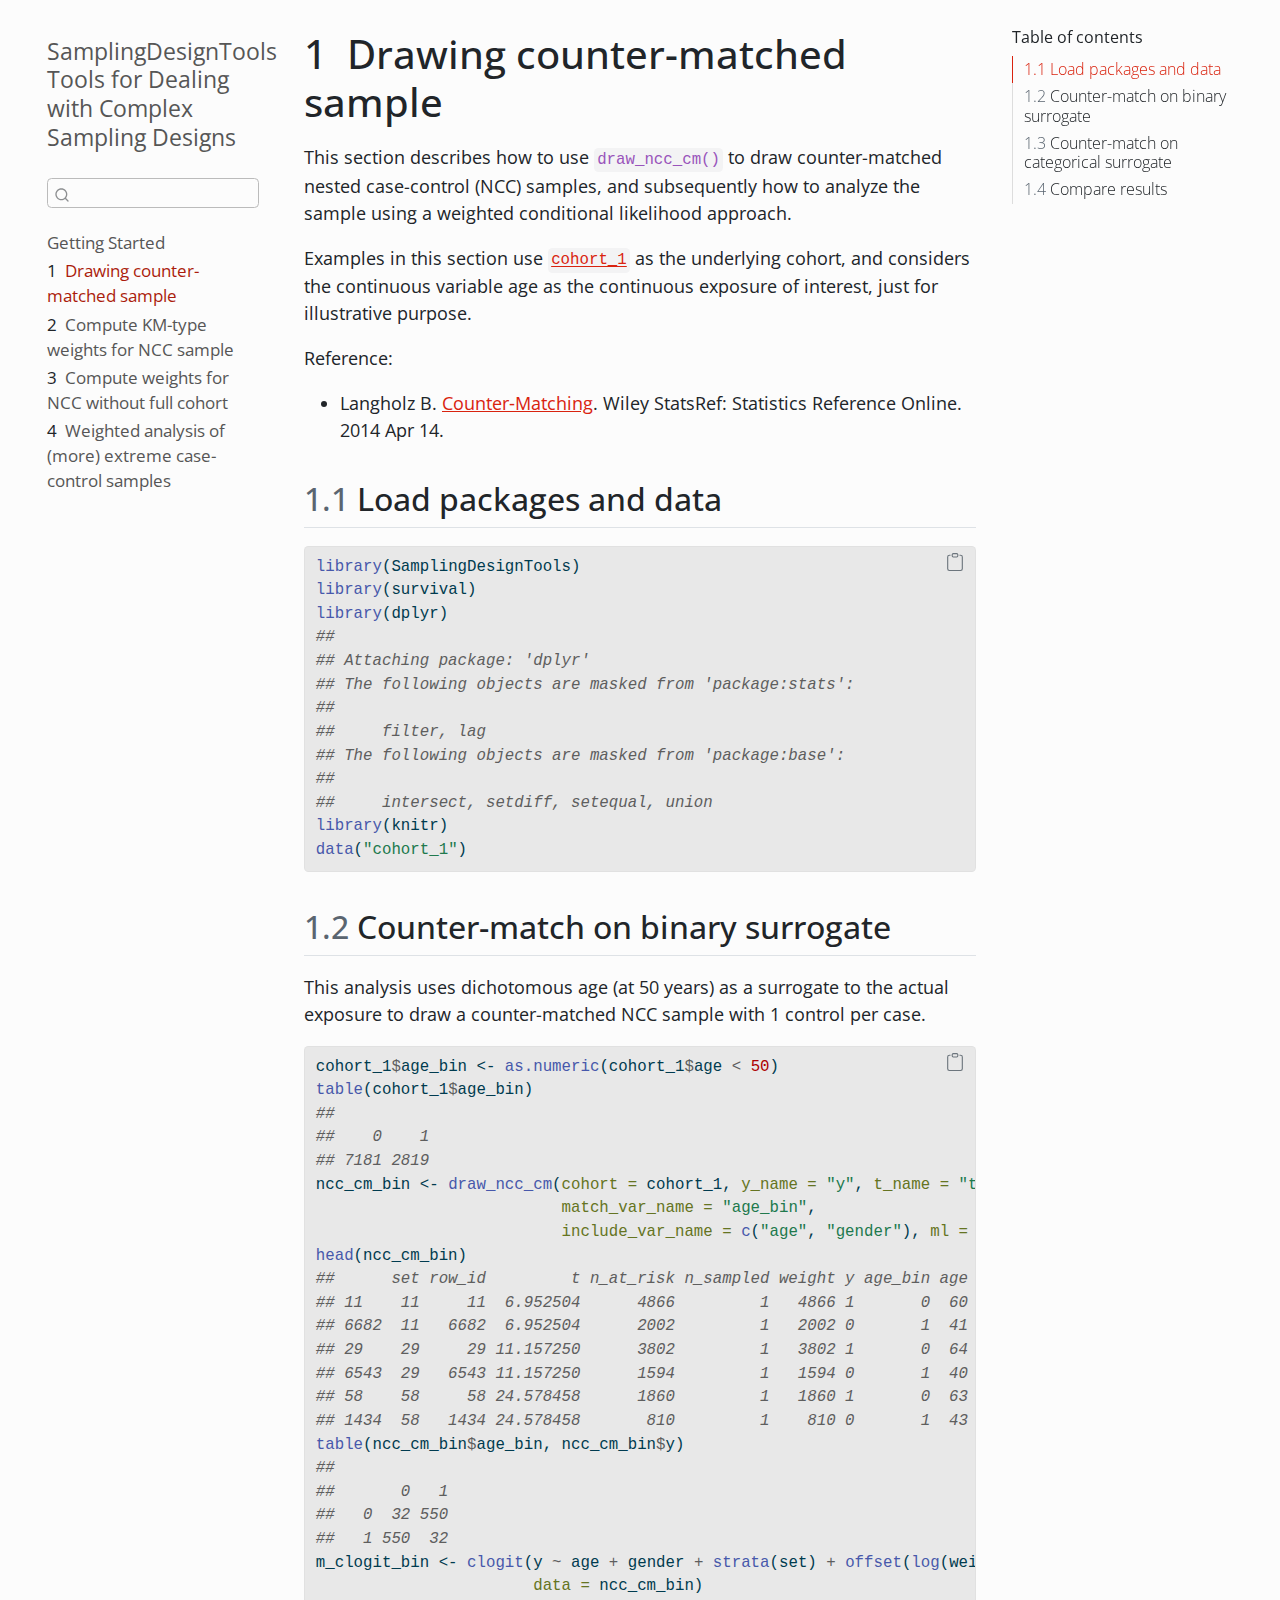
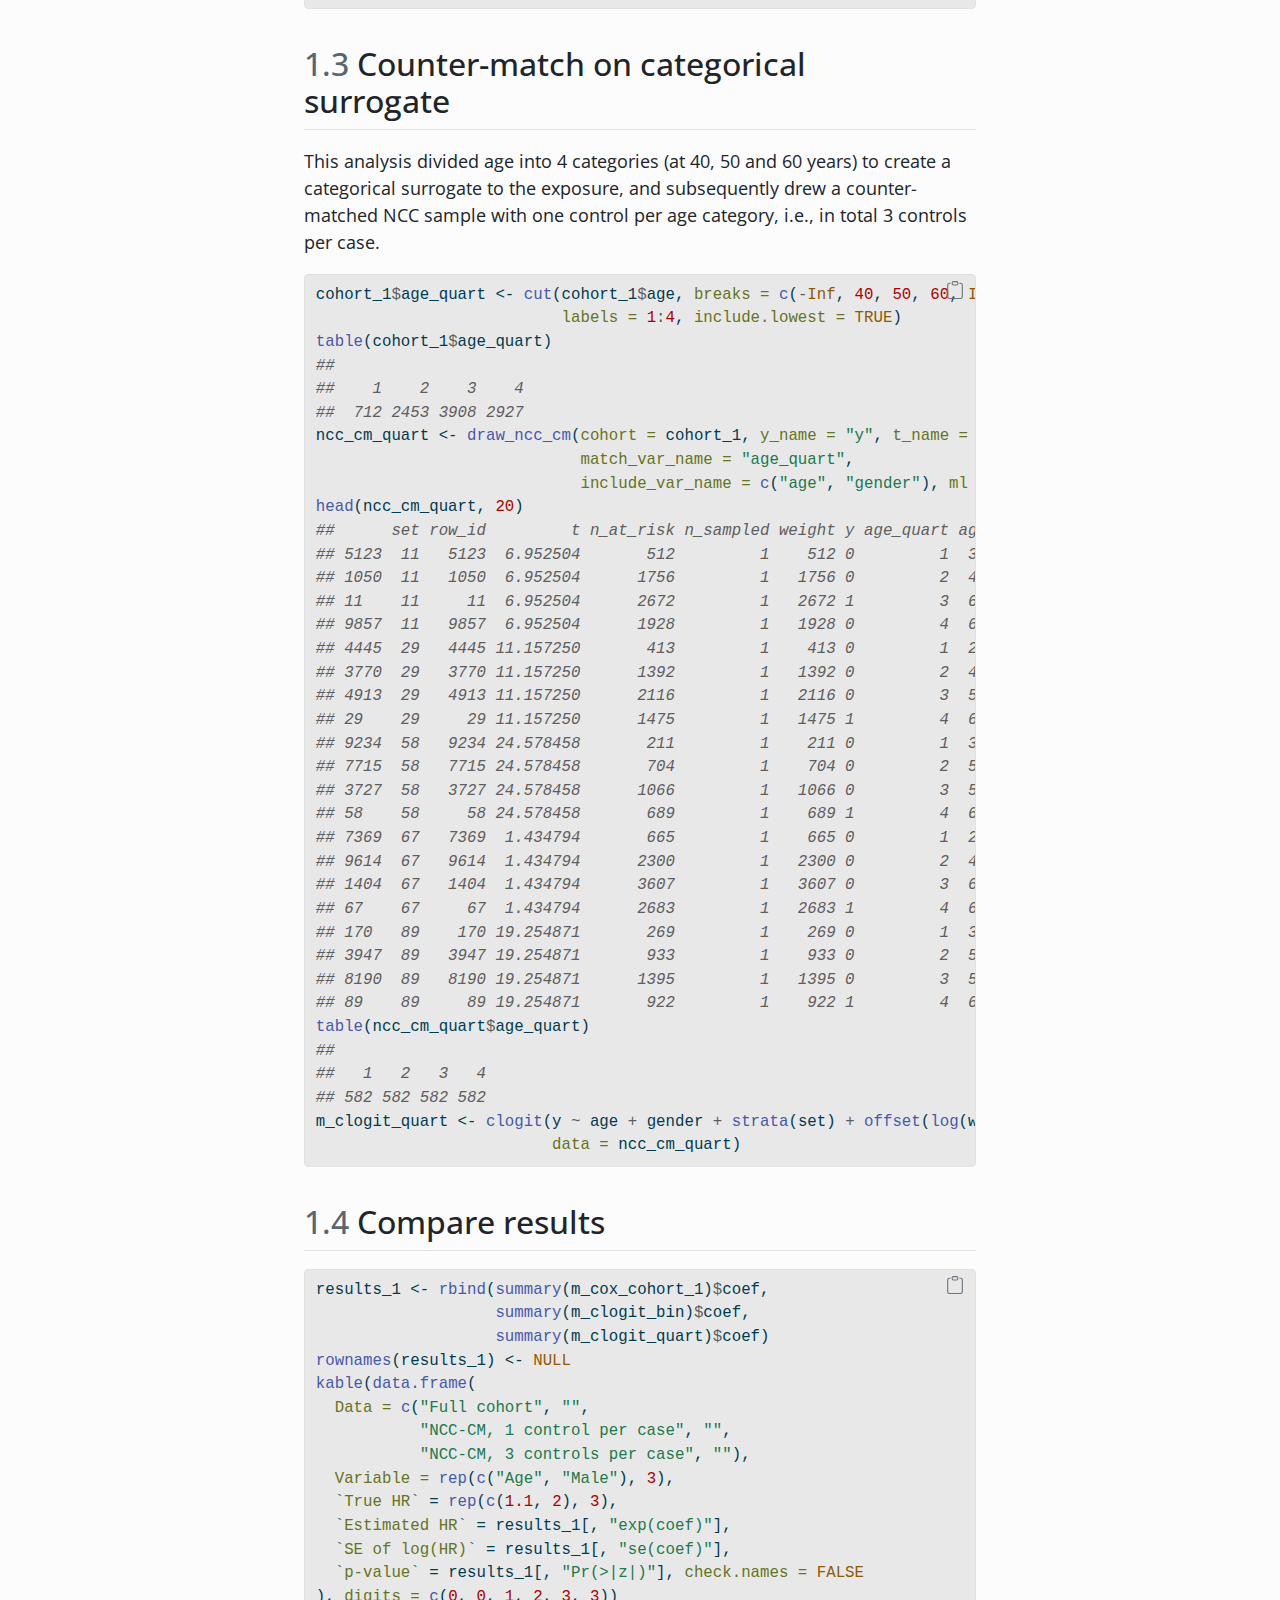
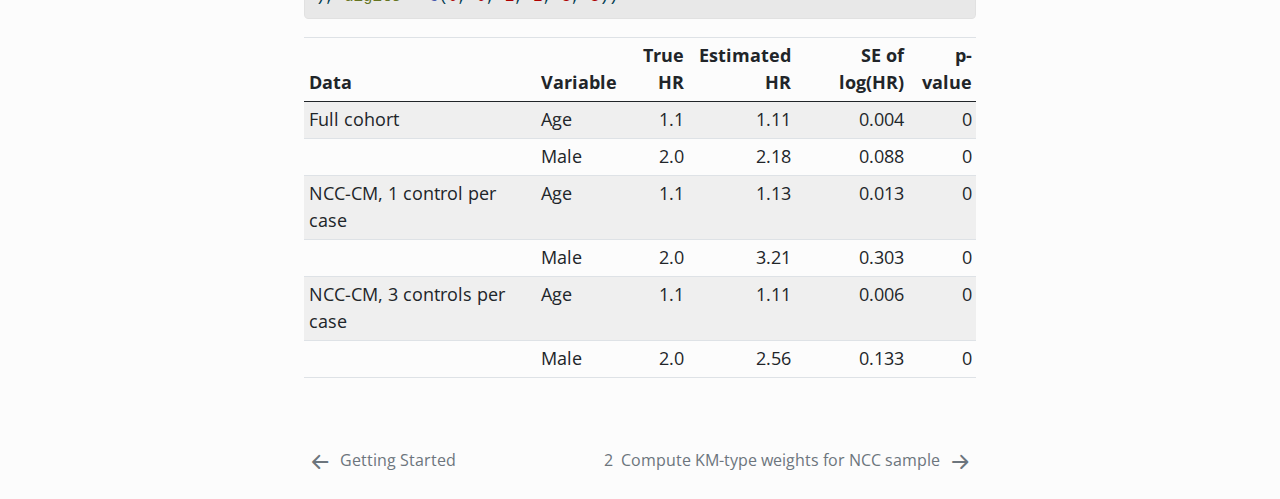
==== counter_match.html @ 495dc131 "Add files via upload" ====
<!DOCTYPE html>
<html xmlns="http://www.w3.org/1999/xhtml" lang="en" xml:lang="en"><head>

<meta charset="utf-8">
<meta name="generator" content="quarto-0.9.594">

<meta name="viewport" content="width=device-width, initial-scale=1.0, user-scalable=yes">


<title>SamplingDesignTools: Tools for Dealing with Complex Sampling Designs - 1&nbsp; Drawing counter-matched sample</title>
<style>
code{white-space: pre-wrap;}
span.smallcaps{font-variant: small-caps;}
span.underline{text-decoration: underline;}
div.column{display: inline-block; vertical-align: top; width: 50%;}
div.hanging-indent{margin-left: 1.5em; text-indent: -1.5em;}
ul.task-list{list-style: none;}
pre > code.sourceCode { white-space: pre; position: relative; }
pre > code.sourceCode > span { display: inline-block; line-height: 1.25; }
pre > code.sourceCode > span:empty { height: 1.2em; }
.sourceCode { overflow: visible; }
code.sourceCode > span { color: inherit; text-decoration: inherit; }
div.sourceCode { margin: 1em 0; }
pre.sourceCode { margin: 0; }
@media screen {
div.sourceCode { overflow: auto; }
}
@media print {
pre > code.sourceCode { white-space: pre-wrap; }
pre > code.sourceCode > span { text-indent: -5em; padding-left: 5em; }
}
pre.numberSource code
  { counter-reset: source-line 0; }
pre.numberSource code > span
  { position: relative; left: -4em; counter-increment: source-line; }
pre.numberSource code > span > a:first-child::before
  { content: counter(source-line);
    position: relative; left: -1em; text-align: right; vertical-align: baseline;
    border: none; display: inline-block;
    -webkit-touch-callout: none; -webkit-user-select: none;
    -khtml-user-select: none; -moz-user-select: none;
    -ms-user-select: none; user-select: none;
    padding: 0 4px; width: 4em;
    color: #aaaaaa;
  }
pre.numberSource { margin-left: 3em; border-left: 1px solid #aaaaaa;  padding-left: 4px; }
div.sourceCode
  {   }
@media screen {
pre > code.sourceCode > span > a:first-child::before { text-decoration: underline; }
}
code span.al { color: #ff0000; font-weight: bold; } /* Alert */
code span.an { color: #60a0b0; font-weight: bold; font-style: italic; } /* Annotation */
code span.at { color: #7d9029; } /* Attribute */
code span.bn { color: #40a070; } /* BaseN */
code span.bu { } /* BuiltIn */
code span.cf { color: #007020; font-weight: bold; } /* ControlFlow */
code span.ch { color: #4070a0; } /* Char */
code span.cn { color: #880000; } /* Constant */
code span.co { color: #60a0b0; font-style: italic; } /* Comment */
code span.cv { color: #60a0b0; font-weight: bold; font-style: italic; } /* CommentVar */
code span.do { color: #ba2121; font-style: italic; } /* Documentation */
code span.dt { color: #902000; } /* DataType */
code span.dv { color: #40a070; } /* DecVal */
code span.er { color: #ff0000; font-weight: bold; } /* Error */
code span.ex { } /* Extension */
code span.fl { color: #40a070; } /* Float */
code span.fu { color: #06287e; } /* Function */
code span.im { } /* Import */
code span.in { color: #60a0b0; font-weight: bold; font-style: italic; } /* Information */
code span.kw { color: #007020; font-weight: bold; } /* Keyword */
code span.op { color: #666666; } /* Operator */
code span.ot { color: #007020; } /* Other */
code span.pp { color: #bc7a00; } /* Preprocessor */
code span.sc { color: #4070a0; } /* SpecialChar */
code span.ss { color: #bb6688; } /* SpecialString */
code span.st { color: #4070a0; } /* String */
code span.va { color: #19177c; } /* Variable */
code span.vs { color: #4070a0; } /* VerbatimString */
code span.wa { color: #60a0b0; font-weight: bold; font-style: italic; } /* Warning */
</style>


<script src="site_libs/quarto-nav/quarto-nav.js"></script>
<script src="site_libs/quarto-nav/headroom.min.js"></script>
<script src="site_libs/clipboard/clipboard.min.js"></script>
<script src="site_libs/quarto-search/autocomplete.umd.js"></script>
<script src="site_libs/quarto-search/fuse.min.js"></script>
<script src="site_libs/quarto-search/quarto-search.js"></script>
<meta name="quarto:offset" content="./">
<link href="./ncc_km_weight.html" rel="next">
<link href="./index.html" rel="prev">
<script src="site_libs/quarto-html/quarto.js"></script>
<script src="site_libs/quarto-html/popper.min.js"></script>
<script src="site_libs/quarto-html/tippy.umd.min.js"></script>
<script src="site_libs/quarto-html/anchor.min.js"></script>
<link href="site_libs/quarto-html/tippy.css" rel="stylesheet">
<link href="site_libs/quarto-html/quarto-syntax-highlighting.css" rel="stylesheet" id="quarto-text-highlighting-styles">
<script src="site_libs/bootstrap/bootstrap.min.js"></script>
<link href="site_libs/bootstrap/bootstrap-icons.css" rel="stylesheet">
<link href="site_libs/bootstrap/bootstrap.min.css" rel="stylesheet">
<script id="quarto-search-options" type="application/json">{
  "location": "sidebar",
  "copy-button": false,
  "collapse-after": 3,
  "panel-placement": "start",
  "type": "textbox",
  "limit": 20,
  "language": {
    "search-no-results-text": "No results",
    "search-matching-documents-text": "matching documents",
    "search-copy-link-title": "Copy link to search",
    "search-hide-matches-text": "Hide additional matches",
    "search-more-match-text": "more match in this document",
    "search-more-matches-text": "more matches in this document",
    "search-clear-button-title": "Clear",
    "search-detached-cancel-button-title": "Cancel",
    "search-submit-button-title": "Submit"
  }
}</script>


<link rel="stylesheet" href="custom.css">
</head>

<body class="nav-sidebar floating">

<div id="quarto-search-results"></div>
  <header id="quarto-header" class="headroom fixed-top">
  <nav class="quarto-secondary-nav" data-bs-toggle="collapse" data-bs-target="#quarto-sidebar" aria-controls="quarto-sidebar" aria-expanded="false" aria-label="Toggle sidebar navigation" onclick="if (window.quartoToggleHeadroom) { window.quartoToggleHeadroom(); }">
    <div class="container-fluid d-flex justify-content-between">
      <h1 class="quarto-secondary-nav-title"><span class="chapter-number">1</span>&nbsp; <span class="chapter-title">Drawing counter-matched sample</span></h1>
      <button type="button" class="quarto-btn-toggle btn" aria-label="Show secondary navigation">
        <i class="bi bi-chevron-right"></i>
      </button>
    </div>
  </nav>
</header>
<!-- content -->
<div id="quarto-content" class="quarto-container page-columns page-rows-contents page-layout-article">
<!-- sidebar -->
  <nav id="quarto-sidebar" class="sidebar collapse sidebar-navigation floating overflow-auto">
    <div class="pt-lg-2 mt-2 text-left sidebar-header">
    <div class="sidebar-title mb-0 py-0">
      <a href="./">SamplingDesignTools: Tools for Dealing with Complex Sampling Designs</a> 
    </div>
      </div>
      <div class="mt-2 flex-shrink-0 align-items-center">
        <div class="sidebar-search">
        <div id="quarto-search" class="" title="Search"></div>
        </div>
      </div>
    <div class="sidebar-menu-container"> 
    <ul class="list-unstyled mt-1">
        <li class="sidebar-item">
  <div class="sidebar-item-container"> 
  <a href="./index.html" class="sidebar-item-text sidebar-link">Getting Started</a>
  </div>
</li>
        <li class="sidebar-item">
  <div class="sidebar-item-container"> 
  <a href="./counter_match.html" class="sidebar-item-text sidebar-link active"><span class="chapter-number">1</span>&nbsp; <span class="chapter-title">Drawing counter-matched sample</span></a>
  </div>
</li>
        <li class="sidebar-item">
  <div class="sidebar-item-container"> 
  <a href="./ncc_km_weight.html" class="sidebar-item-text sidebar-link"><span class="chapter-number">2</span>&nbsp; <span class="chapter-title">Compute KM-type weights for NCC sample</span></a>
  </div>
</li>
        <li class="sidebar-item">
  <div class="sidebar-item-container"> 
  <a href="./ncc_km_weight_proxy.html" class="sidebar-item-text sidebar-link"><span class="chapter-number">3</span>&nbsp; <span class="chapter-title">Compute weights for NCC without full cohort</span></a>
  </div>
</li>
        <li class="sidebar-item">
  <div class="sidebar-item-container"> 
  <a href="./ecc.html" class="sidebar-item-text sidebar-link"><span class="chapter-number">4</span>&nbsp; <span class="chapter-title">Weighted analysis of (more) extreme case-control samples</span></a>
  </div>
</li>
    </ul>
    </div>
</nav>
<!-- margin-sidebar -->
    <div id="quarto-margin-sidebar" class="sidebar margin-sidebar">
        <nav id="TOC" role="doc-toc">
    <h2 id="toc-title">Table of contents</h2>
   
  <ul>
  <li><a href="#load-packages-and-data" id="toc-load-packages-and-data" class="nav-link active" data-scroll-target="#load-packages-and-data"> <span class="header-section-number">1.1</span> Load packages and data</a></li>
  <li><a href="#counter-match-on-binary-surrogate" id="toc-counter-match-on-binary-surrogate" class="nav-link" data-scroll-target="#counter-match-on-binary-surrogate"> <span class="header-section-number">1.2</span> Counter-match on binary surrogate</a></li>
  <li><a href="#counter-match-on-categorical-surrogate" id="toc-counter-match-on-categorical-surrogate" class="nav-link" data-scroll-target="#counter-match-on-categorical-surrogate"> <span class="header-section-number">1.3</span> Counter-match on categorical surrogate</a></li>
  <li><a href="#compare-results" id="toc-compare-results" class="nav-link" data-scroll-target="#compare-results"> <span class="header-section-number">1.4</span> Compare results</a></li>
  </ul>
</nav>
    </div>
<!-- main -->
<main class="content" id="quarto-document-content">

<header id="title-block-header" class="quarto-title-block default">
<div class="quarto-title">
<h1 class="title d-none d-lg-block"><span class="chapter-number">1</span>&nbsp; <span class="chapter-title">Drawing counter-matched sample</span></h1>
</div>



<div class="quarto-title-meta">

    
    
  </div>
  

</header>

<p>This section describes how to use <code>draw_ncc_cm()</code> to draw counter-matched nested case-control (NCC) samples, and subsequently how to analyze the sample using a weighted conditional likelihood approach.</p>
<p>Examples in this section use <a href="./index.html#cohort_1"><code>cohort_1</code></a> as the underlying cohort, and considers the continuous variable age as the continuous exposure of interest, just for illustrative purpose.</p>
<p>Reference:</p>
<ul>
<li>Langholz B. <a href="https://onlinelibrary.wiley.com/doi/abs/10.1002/9781118445112.stat05225">Counter‐Matching</a>. Wiley StatsRef: Statistics Reference Online. 2014 Apr 14.</li>
</ul>
<section id="load-packages-and-data" class="level2" data-number="1.1">
<h2 data-number="1.1" class="anchored" data-anchor-id="load-packages-and-data"><span class="header-section-number">1.1</span> Load packages and data</h2>
<div class="cell" data-hash="counter_match_cache/html/unnamed-chunk-2_eaf9b9af7787a77b5a209bfa9ad22cb6">
<div class="sourceCode cell-code" id="cb1"><pre class="sourceCode r code-with-copy"><code class="sourceCode r"><span id="cb1-1"><a href="#cb1-1" aria-hidden="true" tabindex="-1"></a><span class="fu">library</span>(SamplingDesignTools)</span>
<span id="cb1-2"><a href="#cb1-2" aria-hidden="true" tabindex="-1"></a><span class="fu">library</span>(survival)</span>
<span id="cb1-3"><a href="#cb1-3" aria-hidden="true" tabindex="-1"></a><span class="fu">library</span>(dplyr)</span>
<span id="cb1-4"><a href="#cb1-4" aria-hidden="true" tabindex="-1"></a><span class="do">## </span></span>
<span id="cb1-5"><a href="#cb1-5" aria-hidden="true" tabindex="-1"></a><span class="do">## Attaching package: 'dplyr'</span></span>
<span id="cb1-6"><a href="#cb1-6" aria-hidden="true" tabindex="-1"></a><span class="do">## The following objects are masked from 'package:stats':</span></span>
<span id="cb1-7"><a href="#cb1-7" aria-hidden="true" tabindex="-1"></a><span class="do">## </span></span>
<span id="cb1-8"><a href="#cb1-8" aria-hidden="true" tabindex="-1"></a><span class="do">##     filter, lag</span></span>
<span id="cb1-9"><a href="#cb1-9" aria-hidden="true" tabindex="-1"></a><span class="do">## The following objects are masked from 'package:base':</span></span>
<span id="cb1-10"><a href="#cb1-10" aria-hidden="true" tabindex="-1"></a><span class="do">## </span></span>
<span id="cb1-11"><a href="#cb1-11" aria-hidden="true" tabindex="-1"></a><span class="do">##     intersect, setdiff, setequal, union</span></span>
<span id="cb1-12"><a href="#cb1-12" aria-hidden="true" tabindex="-1"></a><span class="fu">library</span>(knitr)</span>
<span id="cb1-13"><a href="#cb1-13" aria-hidden="true" tabindex="-1"></a><span class="fu">data</span>(<span class="st">"cohort_1"</span>)</span></code><button title="Copy to Clipboard" class="code-copy-button"><i class="bi"></i></button></pre></div>
</div>
</section>
<section id="counter-match-on-binary-surrogate" class="level2" data-number="1.2">
<h2 data-number="1.2" class="anchored" data-anchor-id="counter-match-on-binary-surrogate"><span class="header-section-number">1.2</span> Counter-match on binary surrogate</h2>
<p>This analysis uses dichotomous age (at 50 years) as a surrogate to the actual exposure to draw a counter-matched NCC sample with 1 control per case.</p>
<div class="cell" data-hash="counter_match_cache/html/unnamed-chunk-3_00deb362eb4d2acfda449a19893ea76d">
<div class="sourceCode cell-code" id="cb2"><pre class="sourceCode r code-with-copy"><code class="sourceCode r"><span id="cb2-1"><a href="#cb2-1" aria-hidden="true" tabindex="-1"></a>cohort_1<span class="sc">$</span>age_bin <span class="ot">&lt;-</span> <span class="fu">as.numeric</span>(cohort_1<span class="sc">$</span>age <span class="sc">&lt;</span> <span class="dv">50</span>)</span>
<span id="cb2-2"><a href="#cb2-2" aria-hidden="true" tabindex="-1"></a><span class="fu">table</span>(cohort_1<span class="sc">$</span>age_bin)</span>
<span id="cb2-3"><a href="#cb2-3" aria-hidden="true" tabindex="-1"></a><span class="do">## </span></span>
<span id="cb2-4"><a href="#cb2-4" aria-hidden="true" tabindex="-1"></a><span class="do">##    0    1 </span></span>
<span id="cb2-5"><a href="#cb2-5" aria-hidden="true" tabindex="-1"></a><span class="do">## 7181 2819</span></span>
<span id="cb2-6"><a href="#cb2-6" aria-hidden="true" tabindex="-1"></a>ncc_cm_bin <span class="ot">&lt;-</span> <span class="fu">draw_ncc_cm</span>(<span class="at">cohort =</span> cohort_1, <span class="at">y_name =</span> <span class="st">"y"</span>, <span class="at">t_name =</span> <span class="st">"t"</span>, </span>
<span id="cb2-7"><a href="#cb2-7" aria-hidden="true" tabindex="-1"></a>                          <span class="at">match_var_name =</span> <span class="st">"age_bin"</span>, </span>
<span id="cb2-8"><a href="#cb2-8" aria-hidden="true" tabindex="-1"></a>                          <span class="at">include_var_name =</span> <span class="fu">c</span>(<span class="st">"age"</span>, <span class="st">"gender"</span>), <span class="at">ml =</span> <span class="dv">1</span>)</span>
<span id="cb2-9"><a href="#cb2-9" aria-hidden="true" tabindex="-1"></a><span class="fu">head</span>(ncc_cm_bin)</span>
<span id="cb2-10"><a href="#cb2-10" aria-hidden="true" tabindex="-1"></a><span class="do">##      set row_id         t n_at_risk n_sampled weight y age_bin age gender</span></span>
<span id="cb2-11"><a href="#cb2-11" aria-hidden="true" tabindex="-1"></a><span class="do">## 11    11     11  6.952504      4866         1   4866 1       0  60      0</span></span>
<span id="cb2-12"><a href="#cb2-12" aria-hidden="true" tabindex="-1"></a><span class="do">## 6682  11   6682  6.952504      2002         1   2002 0       1  41      1</span></span>
<span id="cb2-13"><a href="#cb2-13" aria-hidden="true" tabindex="-1"></a><span class="do">## 29    29     29 11.157250      3802         1   3802 1       0  64      0</span></span>
<span id="cb2-14"><a href="#cb2-14" aria-hidden="true" tabindex="-1"></a><span class="do">## 6543  29   6543 11.157250      1594         1   1594 0       1  40      0</span></span>
<span id="cb2-15"><a href="#cb2-15" aria-hidden="true" tabindex="-1"></a><span class="do">## 58    58     58 24.578458      1860         1   1860 1       0  63      0</span></span>
<span id="cb2-16"><a href="#cb2-16" aria-hidden="true" tabindex="-1"></a><span class="do">## 1434  58   1434 24.578458       810         1    810 0       1  43      1</span></span>
<span id="cb2-17"><a href="#cb2-17" aria-hidden="true" tabindex="-1"></a><span class="fu">table</span>(ncc_cm_bin<span class="sc">$</span>age_bin, ncc_cm_bin<span class="sc">$</span>y)</span>
<span id="cb2-18"><a href="#cb2-18" aria-hidden="true" tabindex="-1"></a><span class="do">##    </span></span>
<span id="cb2-19"><a href="#cb2-19" aria-hidden="true" tabindex="-1"></a><span class="do">##       0   1</span></span>
<span id="cb2-20"><a href="#cb2-20" aria-hidden="true" tabindex="-1"></a><span class="do">##   0  32 550</span></span>
<span id="cb2-21"><a href="#cb2-21" aria-hidden="true" tabindex="-1"></a><span class="do">##   1 550  32</span></span>
<span id="cb2-22"><a href="#cb2-22" aria-hidden="true" tabindex="-1"></a>m_clogit_bin <span class="ot">&lt;-</span> <span class="fu">clogit</span>(y <span class="sc">~</span> age <span class="sc">+</span> gender <span class="sc">+</span> <span class="fu">strata</span>(set) <span class="sc">+</span> <span class="fu">offset</span>(<span class="fu">log</span>(weight)), </span>
<span id="cb2-23"><a href="#cb2-23" aria-hidden="true" tabindex="-1"></a>                       <span class="at">data =</span> ncc_cm_bin)</span></code><button title="Copy to Clipboard" class="code-copy-button"><i class="bi"></i></button></pre></div>
</div>
</section>
<section id="counter-match-on-categorical-surrogate" class="level2" data-number="1.3">
<h2 data-number="1.3" class="anchored" data-anchor-id="counter-match-on-categorical-surrogate"><span class="header-section-number">1.3</span> Counter-match on categorical surrogate</h2>
<p>This analysis divided age into 4 categories (at 40, 50 and 60 years) to create a categorical surrogate to the exposure, and subsequently drew a counter-matched NCC sample with one control per age category, i.e., in total 3 controls per case.</p>
<div class="cell" data-hash="counter_match_cache/html/unnamed-chunk-4_6f77f5b7bc3a62c5df417bcc28a8d1e8">
<div class="sourceCode cell-code" id="cb3"><pre class="sourceCode r code-with-copy"><code class="sourceCode r"><span id="cb3-1"><a href="#cb3-1" aria-hidden="true" tabindex="-1"></a>cohort_1<span class="sc">$</span>age_quart <span class="ot">&lt;-</span> <span class="fu">cut</span>(cohort_1<span class="sc">$</span>age, <span class="at">breaks =</span> <span class="fu">c</span>(<span class="sc">-</span><span class="cn">Inf</span>, <span class="dv">40</span>, <span class="dv">50</span>, <span class="dv">60</span>, <span class="cn">Inf</span>), </span>
<span id="cb3-2"><a href="#cb3-2" aria-hidden="true" tabindex="-1"></a>                          <span class="at">labels =</span> <span class="dv">1</span><span class="sc">:</span><span class="dv">4</span>, <span class="at">include.lowest =</span> <span class="cn">TRUE</span>)</span>
<span id="cb3-3"><a href="#cb3-3" aria-hidden="true" tabindex="-1"></a><span class="fu">table</span>(cohort_1<span class="sc">$</span>age_quart)</span>
<span id="cb3-4"><a href="#cb3-4" aria-hidden="true" tabindex="-1"></a><span class="do">## </span></span>
<span id="cb3-5"><a href="#cb3-5" aria-hidden="true" tabindex="-1"></a><span class="do">##    1    2    3    4 </span></span>
<span id="cb3-6"><a href="#cb3-6" aria-hidden="true" tabindex="-1"></a><span class="do">##  712 2453 3908 2927</span></span>
<span id="cb3-7"><a href="#cb3-7" aria-hidden="true" tabindex="-1"></a>ncc_cm_quart <span class="ot">&lt;-</span> <span class="fu">draw_ncc_cm</span>(<span class="at">cohort =</span> cohort_1, <span class="at">y_name =</span> <span class="st">"y"</span>, <span class="at">t_name =</span> <span class="st">"t"</span>, </span>
<span id="cb3-8"><a href="#cb3-8" aria-hidden="true" tabindex="-1"></a>                            <span class="at">match_var_name =</span> <span class="st">"age_quart"</span>, </span>
<span id="cb3-9"><a href="#cb3-9" aria-hidden="true" tabindex="-1"></a>                            <span class="at">include_var_name =</span> <span class="fu">c</span>(<span class="st">"age"</span>, <span class="st">"gender"</span>), <span class="at">ml =</span> <span class="dv">1</span>)</span>
<span id="cb3-10"><a href="#cb3-10" aria-hidden="true" tabindex="-1"></a><span class="fu">head</span>(ncc_cm_quart, <span class="dv">20</span>)</span>
<span id="cb3-11"><a href="#cb3-11" aria-hidden="true" tabindex="-1"></a><span class="do">##      set row_id         t n_at_risk n_sampled weight y age_quart age gender</span></span>
<span id="cb3-12"><a href="#cb3-12" aria-hidden="true" tabindex="-1"></a><span class="do">## 5123  11   5123  6.952504       512         1    512 0         1  39      1</span></span>
<span id="cb3-13"><a href="#cb3-13" aria-hidden="true" tabindex="-1"></a><span class="do">## 1050  11   1050  6.952504      1756         1   1756 0         2  42      0</span></span>
<span id="cb3-14"><a href="#cb3-14" aria-hidden="true" tabindex="-1"></a><span class="do">## 11    11     11  6.952504      2672         1   2672 1         3  60      0</span></span>
<span id="cb3-15"><a href="#cb3-15" aria-hidden="true" tabindex="-1"></a><span class="do">## 9857  11   9857  6.952504      1928         1   1928 0         4  63      0</span></span>
<span id="cb3-16"><a href="#cb3-16" aria-hidden="true" tabindex="-1"></a><span class="do">## 4445  29   4445 11.157250       413         1    413 0         1  28      1</span></span>
<span id="cb3-17"><a href="#cb3-17" aria-hidden="true" tabindex="-1"></a><span class="do">## 3770  29   3770 11.157250      1392         1   1392 0         2  42      1</span></span>
<span id="cb3-18"><a href="#cb3-18" aria-hidden="true" tabindex="-1"></a><span class="do">## 4913  29   4913 11.157250      2116         1   2116 0         3  57      0</span></span>
<span id="cb3-19"><a href="#cb3-19" aria-hidden="true" tabindex="-1"></a><span class="do">## 29    29     29 11.157250      1475         1   1475 1         4  64      0</span></span>
<span id="cb3-20"><a href="#cb3-20" aria-hidden="true" tabindex="-1"></a><span class="do">## 9234  58   9234 24.578458       211         1    211 0         1  36      1</span></span>
<span id="cb3-21"><a href="#cb3-21" aria-hidden="true" tabindex="-1"></a><span class="do">## 7715  58   7715 24.578458       704         1    704 0         2  50      1</span></span>
<span id="cb3-22"><a href="#cb3-22" aria-hidden="true" tabindex="-1"></a><span class="do">## 3727  58   3727 24.578458      1066         1   1066 0         3  51      0</span></span>
<span id="cb3-23"><a href="#cb3-23" aria-hidden="true" tabindex="-1"></a><span class="do">## 58    58     58 24.578458       689         1    689 1         4  63      0</span></span>
<span id="cb3-24"><a href="#cb3-24" aria-hidden="true" tabindex="-1"></a><span class="do">## 7369  67   7369  1.434794       665         1    665 0         1  25      1</span></span>
<span id="cb3-25"><a href="#cb3-25" aria-hidden="true" tabindex="-1"></a><span class="do">## 9614  67   9614  1.434794      2300         1   2300 0         2  43      1</span></span>
<span id="cb3-26"><a href="#cb3-26" aria-hidden="true" tabindex="-1"></a><span class="do">## 1404  67   1404  1.434794      3607         1   3607 0         3  60      0</span></span>
<span id="cb3-27"><a href="#cb3-27" aria-hidden="true" tabindex="-1"></a><span class="do">## 67    67     67  1.434794      2683         1   2683 1         4  65      1</span></span>
<span id="cb3-28"><a href="#cb3-28" aria-hidden="true" tabindex="-1"></a><span class="do">## 170   89    170 19.254871       269         1    269 0         1  39      1</span></span>
<span id="cb3-29"><a href="#cb3-29" aria-hidden="true" tabindex="-1"></a><span class="do">## 3947  89   3947 19.254871       933         1    933 0         2  50      0</span></span>
<span id="cb3-30"><a href="#cb3-30" aria-hidden="true" tabindex="-1"></a><span class="do">## 8190  89   8190 19.254871      1395         1   1395 0         3  53      0</span></span>
<span id="cb3-31"><a href="#cb3-31" aria-hidden="true" tabindex="-1"></a><span class="do">## 89    89     89 19.254871       922         1    922 1         4  64      1</span></span>
<span id="cb3-32"><a href="#cb3-32" aria-hidden="true" tabindex="-1"></a><span class="fu">table</span>(ncc_cm_quart<span class="sc">$</span>age_quart)</span>
<span id="cb3-33"><a href="#cb3-33" aria-hidden="true" tabindex="-1"></a><span class="do">## </span></span>
<span id="cb3-34"><a href="#cb3-34" aria-hidden="true" tabindex="-1"></a><span class="do">##   1   2   3   4 </span></span>
<span id="cb3-35"><a href="#cb3-35" aria-hidden="true" tabindex="-1"></a><span class="do">## 582 582 582 582</span></span>
<span id="cb3-36"><a href="#cb3-36" aria-hidden="true" tabindex="-1"></a>m_clogit_quart <span class="ot">&lt;-</span> <span class="fu">clogit</span>(y <span class="sc">~</span> age <span class="sc">+</span> gender <span class="sc">+</span> <span class="fu">strata</span>(set) <span class="sc">+</span> <span class="fu">offset</span>(<span class="fu">log</span>(weight)), </span>
<span id="cb3-37"><a href="#cb3-37" aria-hidden="true" tabindex="-1"></a>                         <span class="at">data =</span> ncc_cm_quart)</span></code><button title="Copy to Clipboard" class="code-copy-button"><i class="bi"></i></button></pre></div>
</div>
</section>
<section id="compare-results" class="level2" data-number="1.4">
<h2 data-number="1.4" class="anchored" data-anchor-id="compare-results"><span class="header-section-number">1.4</span> Compare results</h2>
<div class="cell" data-hash="counter_match_cache/html/unnamed-chunk-5_9f4dd19a5315b9bcbd40993a77c54358">
<div class="sourceCode cell-code" id="cb4"><pre class="sourceCode r code-with-copy"><code class="sourceCode r"><span id="cb4-1"><a href="#cb4-1" aria-hidden="true" tabindex="-1"></a>results_1 <span class="ot">&lt;-</span> <span class="fu">rbind</span>(<span class="fu">summary</span>(m_cox_cohort_1)<span class="sc">$</span>coef, </span>
<span id="cb4-2"><a href="#cb4-2" aria-hidden="true" tabindex="-1"></a>                   <span class="fu">summary</span>(m_clogit_bin)<span class="sc">$</span>coef, </span>
<span id="cb4-3"><a href="#cb4-3" aria-hidden="true" tabindex="-1"></a>                   <span class="fu">summary</span>(m_clogit_quart)<span class="sc">$</span>coef)</span>
<span id="cb4-4"><a href="#cb4-4" aria-hidden="true" tabindex="-1"></a><span class="fu">rownames</span>(results_1) <span class="ot">&lt;-</span> <span class="cn">NULL</span></span>
<span id="cb4-5"><a href="#cb4-5" aria-hidden="true" tabindex="-1"></a><span class="fu">kable</span>(<span class="fu">data.frame</span>(</span>
<span id="cb4-6"><a href="#cb4-6" aria-hidden="true" tabindex="-1"></a>  <span class="at">Data =</span> <span class="fu">c</span>(<span class="st">"Full cohort"</span>, <span class="st">""</span>, </span>
<span id="cb4-7"><a href="#cb4-7" aria-hidden="true" tabindex="-1"></a>           <span class="st">"NCC-CM, 1 control per case"</span>, <span class="st">""</span>, </span>
<span id="cb4-8"><a href="#cb4-8" aria-hidden="true" tabindex="-1"></a>           <span class="st">"NCC-CM, 3 controls per case"</span>, <span class="st">""</span>), </span>
<span id="cb4-9"><a href="#cb4-9" aria-hidden="true" tabindex="-1"></a>  <span class="at">Variable =</span> <span class="fu">rep</span>(<span class="fu">c</span>(<span class="st">"Age"</span>, <span class="st">"Male"</span>), <span class="dv">3</span>), </span>
<span id="cb4-10"><a href="#cb4-10" aria-hidden="true" tabindex="-1"></a>  <span class="st">`</span><span class="at">True HR</span><span class="st">`</span> <span class="ot">=</span> <span class="fu">rep</span>(<span class="fu">c</span>(<span class="fl">1.1</span>, <span class="dv">2</span>), <span class="dv">3</span>),</span>
<span id="cb4-11"><a href="#cb4-11" aria-hidden="true" tabindex="-1"></a>  <span class="st">`</span><span class="at">Estimated HR</span><span class="st">`</span> <span class="ot">=</span> results_1[, <span class="st">"exp(coef)"</span>], </span>
<span id="cb4-12"><a href="#cb4-12" aria-hidden="true" tabindex="-1"></a>  <span class="st">`</span><span class="at">SE of log(HR)</span><span class="st">`</span> <span class="ot">=</span> results_1[, <span class="st">"se(coef)"</span>], </span>
<span id="cb4-13"><a href="#cb4-13" aria-hidden="true" tabindex="-1"></a>  <span class="st">`</span><span class="at">p-value</span><span class="st">`</span> <span class="ot">=</span> results_1[, <span class="st">"Pr(&gt;|z|)"</span>], <span class="at">check.names =</span> <span class="cn">FALSE</span></span>
<span id="cb4-14"><a href="#cb4-14" aria-hidden="true" tabindex="-1"></a>), <span class="at">digits =</span> <span class="fu">c</span>(<span class="dv">0</span>, <span class="dv">0</span>, <span class="dv">1</span>, <span class="dv">2</span>, <span class="dv">3</span>, <span class="dv">3</span>))</span></code><button title="Copy to Clipboard" class="code-copy-button"><i class="bi"></i></button></pre></div>
<div class="cell-output-display">
<table class="table table-sm table-striped">
<colgroup>
<col style="width: 35%">
<col style="width: 11%">
<col style="width: 10%">
<col style="width: 16%">
<col style="width: 17%">
<col style="width: 10%">
</colgroup>
<thead>
<tr class="header">
<th style="text-align: left;">Data</th>
<th style="text-align: left;">Variable</th>
<th style="text-align: right;">True HR</th>
<th style="text-align: right;">Estimated HR</th>
<th style="text-align: right;">SE of log(HR)</th>
<th style="text-align: right;">p-value</th>
</tr>
</thead>
<tbody>
<tr class="odd">
<td style="text-align: left;">Full cohort</td>
<td style="text-align: left;">Age</td>
<td style="text-align: right;">1.1</td>
<td style="text-align: right;">1.11</td>
<td style="text-align: right;">0.004</td>
<td style="text-align: right;">0</td>
</tr>
<tr class="even">
<td style="text-align: left;"></td>
<td style="text-align: left;">Male</td>
<td style="text-align: right;">2.0</td>
<td style="text-align: right;">2.18</td>
<td style="text-align: right;">0.088</td>
<td style="text-align: right;">0</td>
</tr>
<tr class="odd">
<td style="text-align: left;">NCC-CM, 1 control per case</td>
<td style="text-align: left;">Age</td>
<td style="text-align: right;">1.1</td>
<td style="text-align: right;">1.13</td>
<td style="text-align: right;">0.013</td>
<td style="text-align: right;">0</td>
</tr>
<tr class="even">
<td style="text-align: left;"></td>
<td style="text-align: left;">Male</td>
<td style="text-align: right;">2.0</td>
<td style="text-align: right;">3.21</td>
<td style="text-align: right;">0.303</td>
<td style="text-align: right;">0</td>
</tr>
<tr class="odd">
<td style="text-align: left;">NCC-CM, 3 controls per case</td>
<td style="text-align: left;">Age</td>
<td style="text-align: right;">1.1</td>
<td style="text-align: right;">1.11</td>
<td style="text-align: right;">0.006</td>
<td style="text-align: right;">0</td>
</tr>
<tr class="even">
<td style="text-align: left;"></td>
<td style="text-align: left;">Male</td>
<td style="text-align: right;">2.0</td>
<td style="text-align: right;">2.56</td>
<td style="text-align: right;">0.133</td>
<td style="text-align: right;">0</td>
</tr>
</tbody>
</table>
</div>
</div>


</section>

</main> <!-- /main -->
<script id="quarto-html-after-body" type="application/javascript">
window.document.addEventListener("DOMContentLoaded", function (event) {
  const icon = "";
  const anchorJS = new window.AnchorJS();
  anchorJS.options = {
    placement: 'right',
    icon: icon
  };
  anchorJS.add('.anchored');
  const clipboard = new window.ClipboardJS('.code-copy-button', {
    target: function(trigger) {
      return trigger.previousElementSibling;
    }
  });
  clipboard.on('success', function(e) {
    // button target
    const button = e.trigger;
    // don't keep focus
    button.blur();
    // flash "checked"
    button.classList.add('code-copy-button-checked');
    var currentTitle = button.getAttribute("title");
    button.setAttribute("title", "Copied!");
    setTimeout(function() {
      button.setAttribute("title", currentTitle);
      button.classList.remove('code-copy-button-checked');
    }, 1000);
    // clear code selection
    e.clearSelection();
  });
  function tippyHover(el, contentFn) {
    const config = {
      allowHTML: true,
      content: contentFn,
      maxWidth: 500,
      delay: 100,
      arrow: false,
      appendTo: function(el) {
          return el.parentElement;
      },
      interactive: true,
      interactiveBorder: 10,
      theme: 'quarto',
      placement: 'bottom-start'
    };
    window.tippy(el, config); 
  }
  const noterefs = window.document.querySelectorAll('a[role="doc-noteref"]');
  for (var i=0; i<noterefs.length; i++) {
    const ref = noterefs[i];
    tippyHover(ref, function() {
      let href = ref.getAttribute('href');
      try { href = new URL(href).hash; } catch {}
      const id = href.replace(/^#\/?/, "");
      const note = window.document.getElementById(id);
      return note.innerHTML;
    });
  }
  var bibliorefs = window.document.querySelectorAll('a[role="doc-biblioref"]');
  for (var i=0; i<bibliorefs.length; i++) {
    const ref = bibliorefs[i];
    const cites = ref.parentNode.getAttribute('data-cites').split(' ');
    tippyHover(ref, function() {
      var popup = window.document.createElement('div');
      cites.forEach(function(cite) {
        var citeDiv = window.document.createElement('div');
        citeDiv.classList.add('hanging-indent');
        citeDiv.classList.add('csl-entry');
        var biblioDiv = window.document.getElementById('ref-' + cite);
        if (biblioDiv) {
          citeDiv.innerHTML = biblioDiv.innerHTML;
        }
        popup.appendChild(citeDiv);
      });
      return popup.innerHTML;
    });
  }
});
</script>
<nav class="page-navigation">
  <div class="nav-page nav-page-previous">
      <a href="./index.html" class="pagination-link">
        <i class="bi bi-arrow-left-short"></i> <span class="nav-page-text">Getting Started</span>
      </a>          
  </div>
  <div class="nav-page nav-page-next">
      <a href="./ncc_km_weight.html" class="pagination-link">
        <span class="nav-page-text"><span class="chapter-number">2</span>&nbsp; <span class="chapter-title">Compute KM-type weights for NCC sample</span></span> <i class="bi bi-arrow-right-short"></i>
      </a>
  </div>
</nav>
</div> <!-- /content -->



</body></html>
---- site_libs/quarto-html/tippy.css ----
.tippy-box[data-animation=fade][data-state=hidden]{opacity:0}[data-tippy-root]{max-width:calc(100vw - 10px)}.tippy-box{position:relative;background-color:#333;color:#fff;border-radius:4px;font-size:14px;line-height:1.4;white-space:normal;outline:0;transition-property:transform,visibility,opacity}.tippy-box[data-placement^=top]>.tippy-arrow{bottom:0}.tippy-box[data-placement^=top]>.tippy-arrow:before{bottom:-7px;left:0;border-width:8px 8px 0;border-top-color:initial;transform-origin:center top}.tippy-box[data-placement^=bottom]>.tippy-arrow{top:0}.tippy-box[data-placement^=bottom]>.tippy-arrow:before{top:-7px;left:0;border-width:0 8px 8px;border-bottom-color:initial;transform-origin:center bottom}.tippy-box[data-placement^=left]>.tippy-arrow{right:0}.tippy-box[data-placement^=left]>.tippy-arrow:before{border-width:8px 0 8px 8px;border-left-color:initial;right:-7px;transform-origin:center left}.tippy-box[data-placement^=right]>.tippy-arrow{left:0}.tippy-box[data-placement^=right]>.tippy-arrow:before{left:-7px;border-width:8px 8px 8px 0;border-right-color:initial;transform-origin:center right}.tippy-box[data-inertia][data-state=visible]{transition-timing-function:cubic-bezier(.54,1.5,.38,1.11)}.tippy-arrow{width:16px;height:16px;color:#333}.tippy-arrow:before{content:"";position:absolute;border-color:transparent;border-style:solid}.tippy-content{position:relative;padding:5px 9px;z-index:1}
---- site_libs/quarto-html/quarto-syntax-highlighting.css ----
/* quarto syntax highlight colors */
:root {
  --quarto-hl-ot-color: #003B4F;
  --quarto-hl-at-color: #657422;
  --quarto-hl-ss-color: #20794D;
  --quarto-hl-an-color: #5E5E5E;
  --quarto-hl-fu-color: #4758AB;
  --quarto-hl-st-color: #20794D;
  --quarto-hl-cf-color: #003B4F;
  --quarto-hl-op-color: #5E5E5E;
  --quarto-hl-er-color: #AD0000;
  --quarto-hl-bn-color: #AD0000;
  --quarto-hl-al-color: #AD0000;
  --quarto-hl-va-color: #111111;
  --quarto-hl-bu-color: inherit;
  --quarto-hl-ex-color: inherit;
  --quarto-hl-pp-color: #AD0000;
  --quarto-hl-in-color: #5E5E5E;
  --quarto-hl-vs-color: #20794D;
  --quarto-hl-wa-color: #5E5E5E;
  --quarto-hl-do-color: #5E5E5E;
  --quarto-hl-im-color: #00769E;
  --quarto-hl-ch-color: #20794D;
  --quarto-hl-dt-color: #AD0000;
  --quarto-hl-fl-color: #AD0000;
  --quarto-hl-co-color: #5E5E5E;
  --quarto-hl-cv-color: #5E5E5E;
  --quarto-hl-cn-color: #8f5902;
  --quarto-hl-sc-color: #5E5E5E;
  --quarto-hl-dv-color: #AD0000;
  --quarto-hl-kw-color: #003B4F;
}

/* other quarto variables */
:root {
  --quarto-font-monospace: SFMono-Regular, Menlo, Monaco, Consolas, "Liberation Mono", "Courier New", monospace;
}

code span {
  color: #003B4F;
}

code.sourceCode > span {
  color: #003B4F;
}

div.sourceCode,
div.sourceCode pre.sourceCode {
  color: #003B4F;
}

code span.ot {
  color: #003B4F;
}

code span.at {
  color: #657422;
}

code span.ss {
  color: #20794D;
}

code span.an {
  color: #5E5E5E;
}

code span.fu {
  color: #4758AB;
}

code span.st {
  color: #20794D;
}

code span.cf {
  color: #003B4F;
}

code span.op {
  color: #5E5E5E;
}

code span.er {
  color: #AD0000;
}

code span.bn {
  color: #AD0000;
}

code span.al {
  color: #AD0000;
}

code span.va {
  color: #111111;
}

code span.pp {
  color: #AD0000;
}

code span.in {
  color: #5E5E5E;
}

code span.vs {
  color: #20794D;
}

code span.wa {
  color: #5E5E5E;
  font-style: italic;
}

code span.do {
  color: #5E5E5E;
  font-style: italic;
}

code span.im {
  color: #00769E;
}

code span.ch {
  color: #20794D;
}

code span.dt {
  color: #AD0000;
}

code span.fl {
  color: #AD0000;
}

code span.co {
  color: #5E5E5E;
}

code span.cv {
  color: #5E5E5E;
  font-style: italic;
}

code span.cn {
  color: #8f5902;
}

code span.sc {
  color: #5E5E5E;
}

code span.dv {
  color: #AD0000;
}

code span.kw {
  color: #003B4F;
}

.prevent-inlining {
  content: "</";
}

/*# sourceMappingURL=debc5d5d77c3f9108843748ff7464032.css.map */
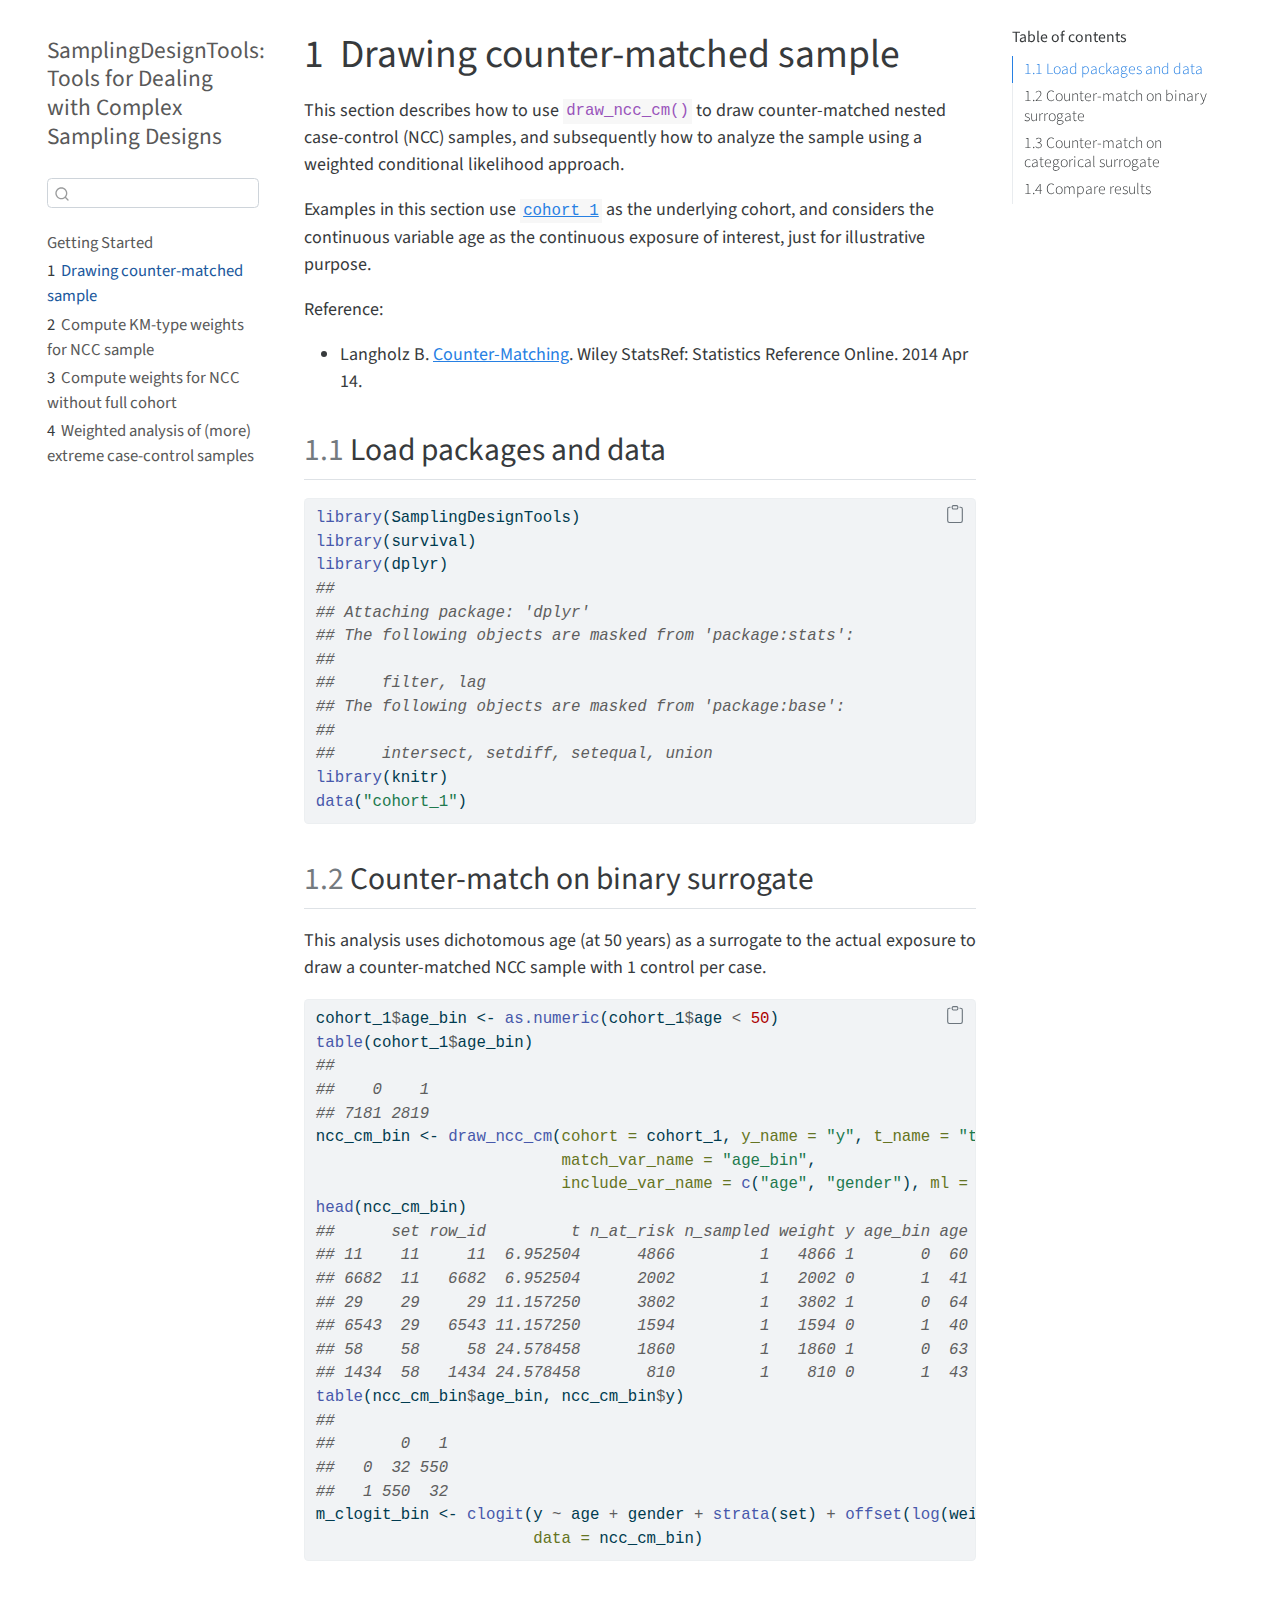
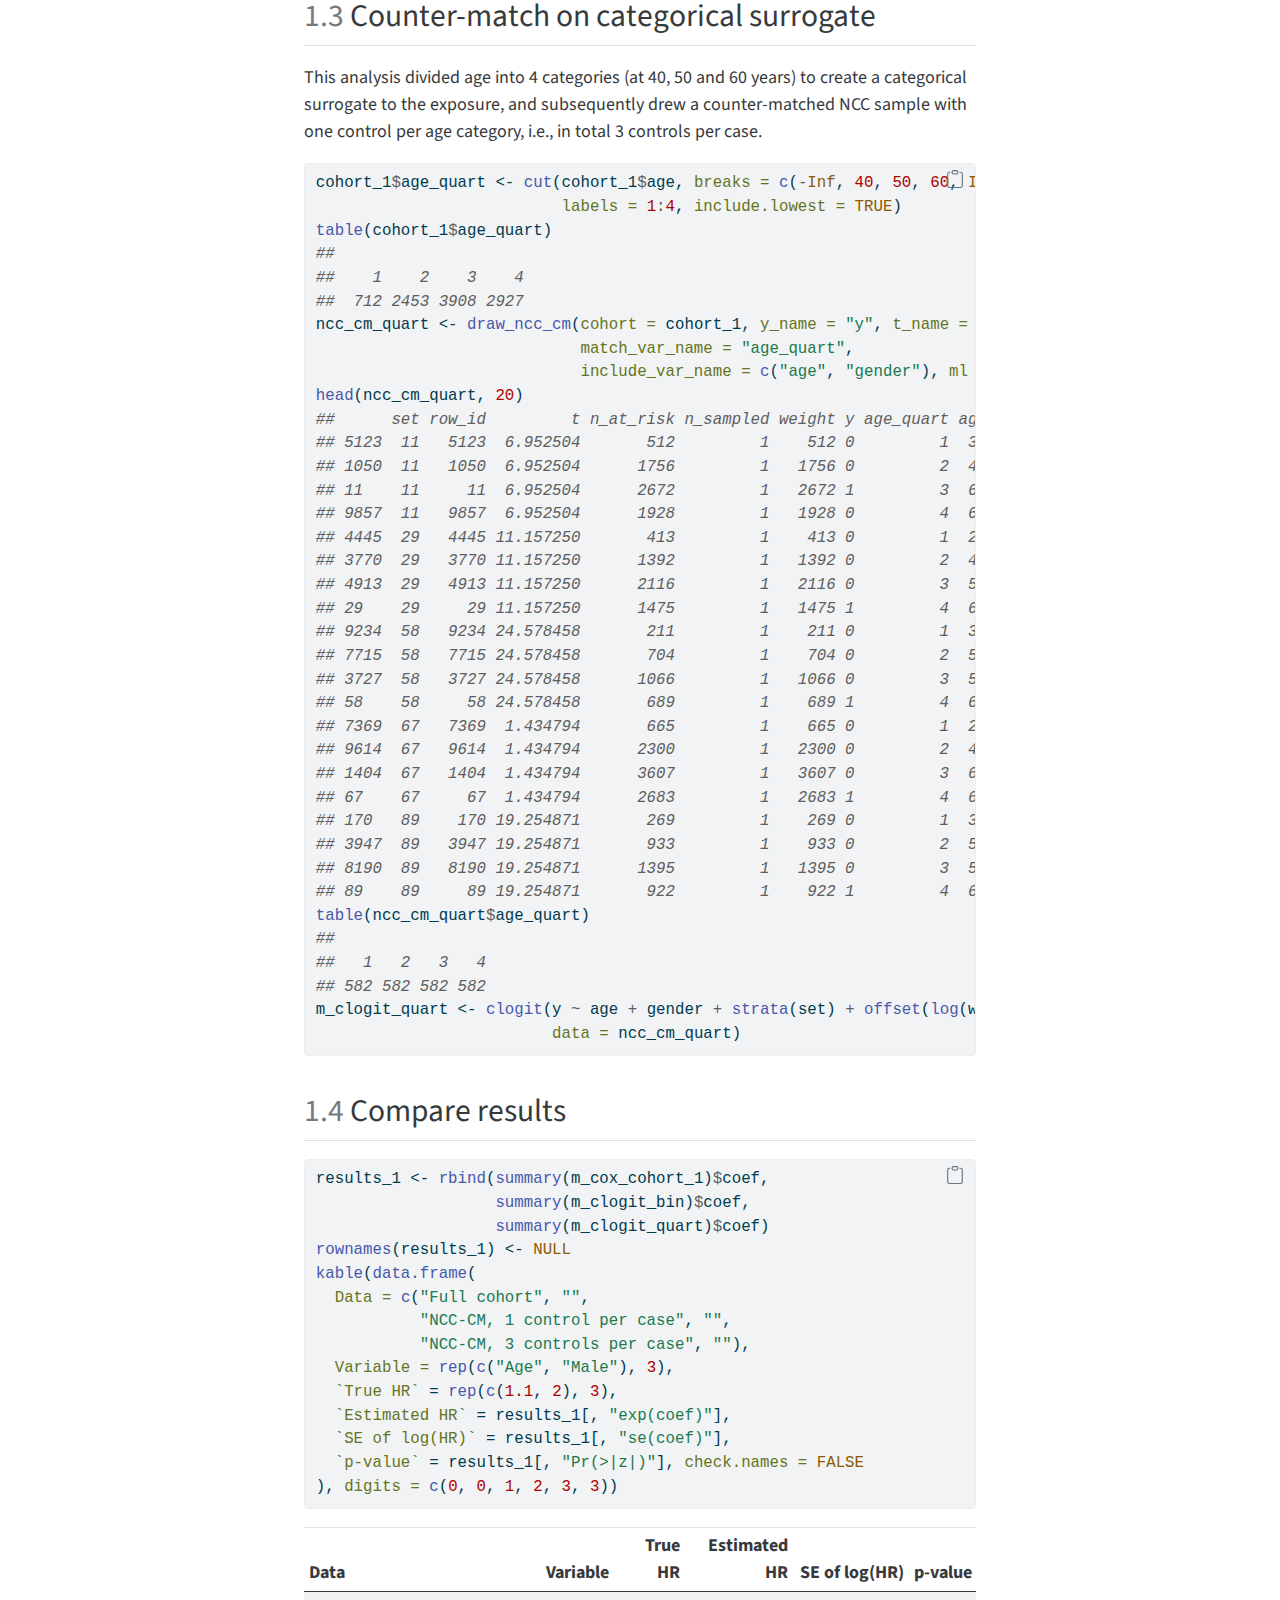
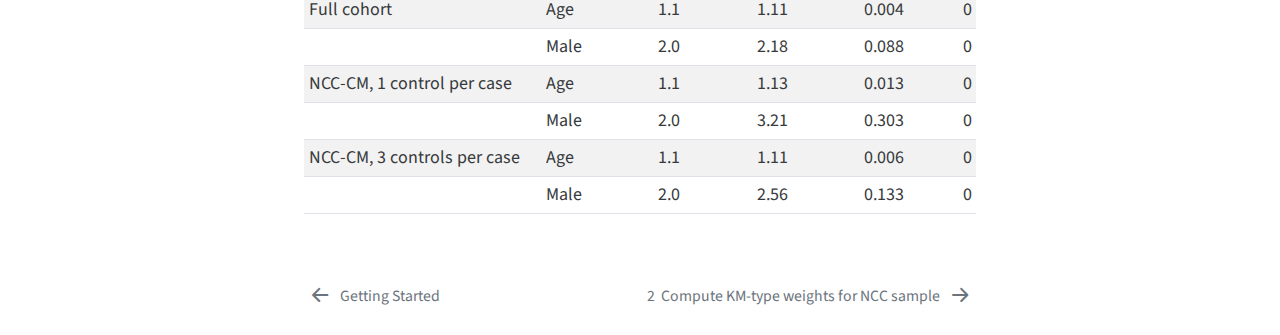
==== commit 2fe91284: "Minor update" ====
--- a/counter_match.html
+++ b/counter_match.html
@@ -2,7 +2,7 @@
 <html xmlns="http://www.w3.org/1999/xhtml" lang="en" xml:lang="en"><head>
 
 <meta charset="utf-8">
-<meta name="generator" content="quarto-0.9.594">
+<meta name="generator" content="quarto-1.1.189">
 
 <meta name="viewport" content="width=device-width, initial-scale=1.0, user-scalable=yes">
 
@@ -11,10 +11,15 @@
 <style>
 code{white-space: pre-wrap;}
 span.smallcaps{font-variant: small-caps;}
-span.underline{text-decoration: underline;}
-div.column{display: inline-block; vertical-align: top; width: 50%;}
+div.columns{display: flex; gap: min(4vw, 1.5em);}
+div.column{flex: auto; overflow-x: auto;}
 div.hanging-indent{margin-left: 1.5em; text-indent: -1.5em;}
 ul.task-list{list-style: none;}
+ul.task-list li input[type="checkbox"] {
+  width: 0.8em;
+  margin: 0 0.8em 0.2em -1.6em;
+  vertical-align: middle;
+}
 pre > code.sourceCode { white-space: pre; position: relative; }
 pre > code.sourceCode > span { display: inline-block; line-height: 1.25; }
 pre > code.sourceCode > span:empty { height: 1.2em; }
@@ -53,7 +58,7 @@
 code span.an { color: #60a0b0; font-weight: bold; font-style: italic; } /* Annotation */
 code span.at { color: #7d9029; } /* Attribute */
 code span.bn { color: #40a070; } /* BaseN */
-code span.bu { } /* BuiltIn */
+code span.bu { color: #008000; } /* BuiltIn */
 code span.cf { color: #007020; font-weight: bold; } /* ControlFlow */
 code span.ch { color: #4070a0; } /* Char */
 code span.cn { color: #880000; } /* Constant */
@@ -66,7 +71,7 @@
 code span.ex { } /* Extension */
 code span.fl { color: #40a070; } /* Float */
 code span.fu { color: #06287e; } /* Function */
-code span.im { } /* Import */
+code span.im { color: #008000; font-weight: bold; } /* Import */
 code span.in { color: #60a0b0; font-weight: bold; font-style: italic; } /* Information */
 code span.kw { color: #007020; font-weight: bold; } /* Keyword */
 code span.op { color: #666666; } /* Operator */
@@ -98,7 +103,7 @@
 <link href="site_libs/quarto-html/quarto-syntax-highlighting.css" rel="stylesheet" id="quarto-text-highlighting-styles">
 <script src="site_libs/bootstrap/bootstrap.min.js"></script>
 <link href="site_libs/bootstrap/bootstrap-icons.css" rel="stylesheet">
-<link href="site_libs/bootstrap/bootstrap.min.css" rel="stylesheet">
+<link href="site_libs/bootstrap/bootstrap.min.css" rel="stylesheet" id="quarto-bootstrap" data-mode="light">
 <script id="quarto-search-options" type="application/json">{
   "location": "sidebar",
   "copy-button": false,
@@ -182,14 +187,14 @@
 </nav>
 <!-- margin-sidebar -->
     <div id="quarto-margin-sidebar" class="sidebar margin-sidebar">
-        <nav id="TOC" role="doc-toc">
+        <nav id="TOC" role="doc-toc" class="toc-active">
     <h2 id="toc-title">Table of contents</h2>
    
   <ul>
-  <li><a href="#load-packages-and-data" id="toc-load-packages-and-data" class="nav-link active" data-scroll-target="#load-packages-and-data"> <span class="header-section-number">1.1</span> Load packages and data</a></li>
-  <li><a href="#counter-match-on-binary-surrogate" id="toc-counter-match-on-binary-surrogate" class="nav-link" data-scroll-target="#counter-match-on-binary-surrogate"> <span class="header-section-number">1.2</span> Counter-match on binary surrogate</a></li>
-  <li><a href="#counter-match-on-categorical-surrogate" id="toc-counter-match-on-categorical-surrogate" class="nav-link" data-scroll-target="#counter-match-on-categorical-surrogate"> <span class="header-section-number">1.3</span> Counter-match on categorical surrogate</a></li>
-  <li><a href="#compare-results" id="toc-compare-results" class="nav-link" data-scroll-target="#compare-results"> <span class="header-section-number">1.4</span> Compare results</a></li>
+  <li><a href="#load-packages-and-data" id="toc-load-packages-and-data" class="nav-link active" data-scroll-target="#load-packages-and-data"><span class="toc-section-number">1.1</span>  Load packages and data</a></li>
+  <li><a href="#counter-match-on-binary-surrogate" id="toc-counter-match-on-binary-surrogate" class="nav-link" data-scroll-target="#counter-match-on-binary-surrogate"><span class="toc-section-number">1.2</span>  Counter-match on binary surrogate</a></li>
+  <li><a href="#counter-match-on-categorical-surrogate" id="toc-counter-match-on-categorical-surrogate" class="nav-link" data-scroll-target="#counter-match-on-categorical-surrogate"><span class="toc-section-number">1.3</span>  Counter-match on categorical surrogate</a></li>
+  <li><a href="#compare-results" id="toc-compare-results" class="nav-link" data-scroll-target="#compare-results"><span class="toc-section-number">1.4</span>  Compare results</a></li>
   </ul>
 </nav>
     </div>
@@ -405,6 +410,24 @@
 </main> <!-- /main -->
 <script id="quarto-html-after-body" type="application/javascript">
 window.document.addEventListener("DOMContentLoaded", function (event) {
+  const toggleBodyColorMode = (bsSheetEl) => {
+    const mode = bsSheetEl.getAttribute("data-mode");
+    const bodyEl = window.document.querySelector("body");
+    if (mode === "dark") {
+      bodyEl.classList.add("quarto-dark");
+      bodyEl.classList.remove("quarto-light");
+    } else {
+      bodyEl.classList.add("quarto-light");
+      bodyEl.classList.remove("quarto-dark");
+    }
+  }
+  const toggleBodyColorPrimary = () => {
+    const bsSheetEl = window.document.querySelector("link#quarto-bootstrap");
+    if (bsSheetEl) {
+      toggleBodyColorMode(bsSheetEl);
+    }
+  }
+  toggleBodyColorPrimary();  
   const icon = "";
   const anchorJS = new window.AnchorJS();
   anchorJS.options = {
@@ -454,7 +477,8 @@
   for (var i=0; i<noterefs.length; i++) {
     const ref = noterefs[i];
     tippyHover(ref, function() {
-      let href = ref.getAttribute('href');
+      // use id or data attribute instead here
+      let href = ref.getAttribute('data-footnote-href') || ref.getAttribute('href');
       try { href = new URL(href).hash; } catch {}
       const id = href.replace(/^#\/?/, "");
       const note = window.document.getElementById(id);
--- a/site_libs/quarto-html/quarto-syntax-highlighting.css
+++ b/site_libs/quarto-html/quarto-syntax-highlighting.css
@@ -34,6 +34,10 @@
 /* other quarto variables */
 :root {
   --quarto-font-monospace: SFMono-Regular, Menlo, Monaco, Consolas, "Liberation Mono", "Courier New", monospace;
+}
+
+pre > code.sourceCode > span {
+  color: #003B4F;
 }
 
 code span {
